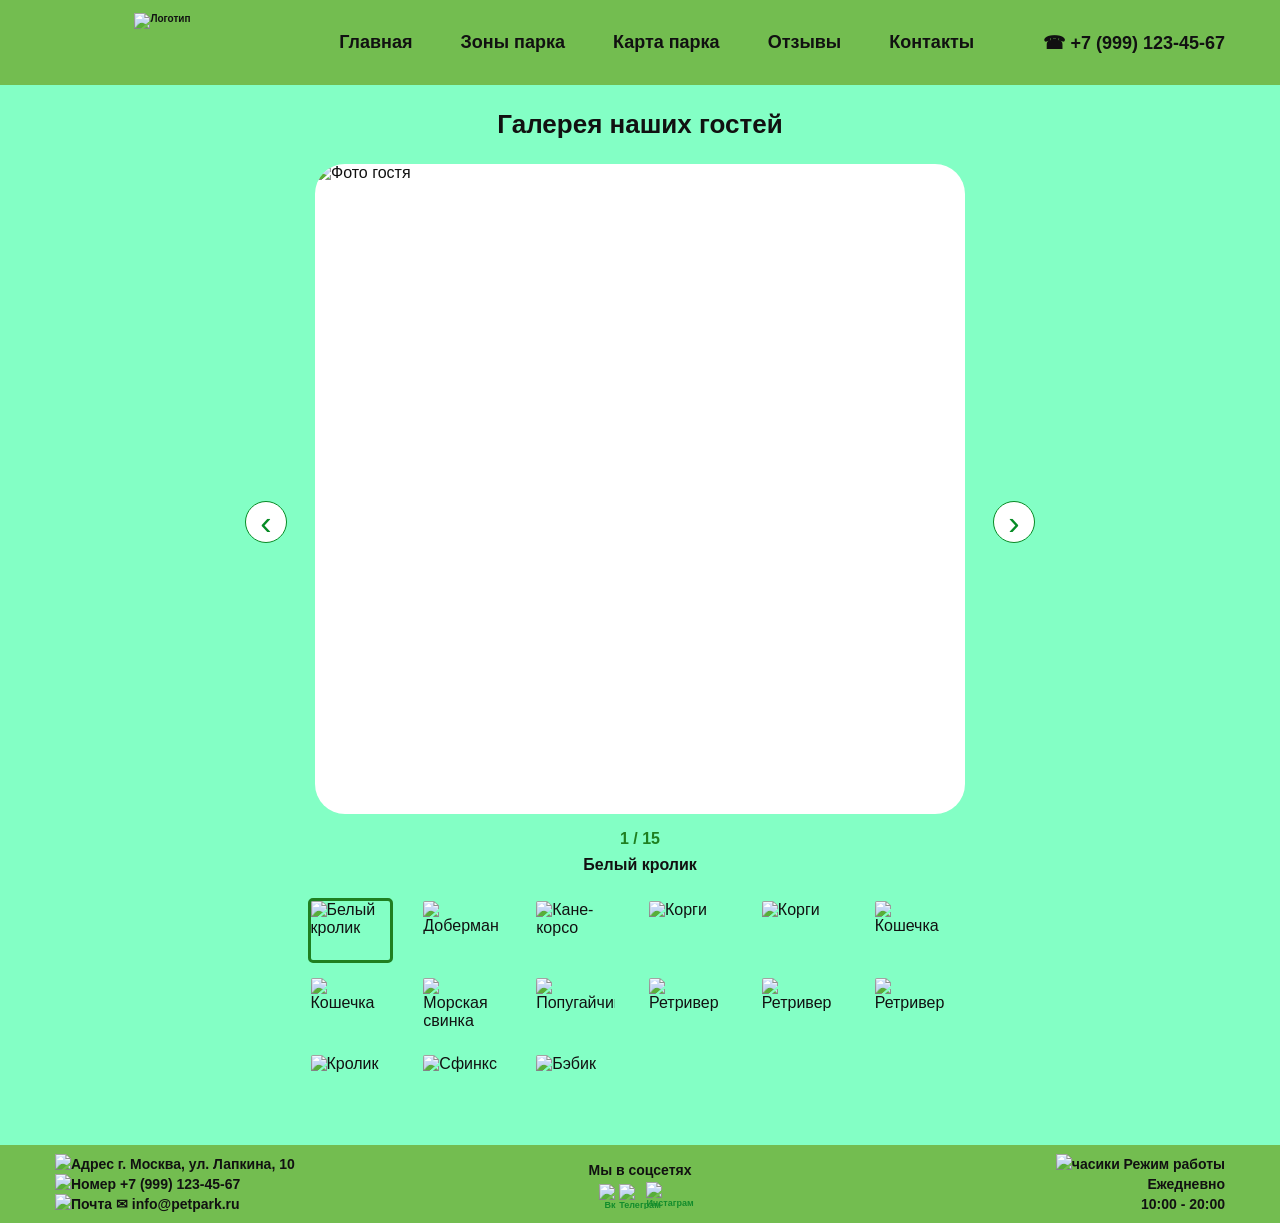
==== gallery.html @ 0d05eb42 "Add files via upload" ====
<!DOCTYPE html>
<html lang="ru">
<head>
    <meta charset="UTF-8">
    <meta name="viewport" content="width=device-width, initial-scale=1.0">
    <title>Галерея наших гостей</title>
    <link rel="stylesheet" href="css/gallery.css">


</head>

<body>

<!--ШАПКА САЙТА-->
<div class="page">
    <header class="header">
        <div class="logo">
            <img src="image/Главная страница/Логотип.png" alt="Логотип" height="60px">
        </div>

        <nav class="nav gallery-nav">
            <a class="hover-red" href="Index.html">Главная</a>
            <a class="hover-orange" href="Index.html#zones">Зоны парка</a>
            <a class="hover-yellow" href="map.html">Карта парка</a>
            <a class="hover-green" href="reviews.html">Отзывы</a>
            <a class="hover-blue" href="#footer">Контакты</a>
        </nav>

        <div class="phone hover-purple">☎ +7 (999) 123-45-67</div>
    </header>

<!--ФОТО ГОСТЕЙ-->
    <main class="main">
        <h1 class="title">Галерея наших гостей</h1>

        <section class="gallery-wrapper">
            <button class="arrow arrow-left" onclick="prevPhoto()">‹</button>

            <div class="photo-box">
                <img id="mainPhoto" src="" alt="Фото гостя">
            </div>

            <button class="arrow arrow-right" onclick="nextPhoto()">›</button>
        </section>

        <div class="counter" id="counter">1 / 15</div>
        <div class="photo-name" id="photoName">Белый кролик</div>

        <section class="thumbs" id="thumbs"></section>
    </main>

<!--ПОДВАЛ-->  
    <footer class="footer" id="footer">
        <div>
            <p> <img src="image/Контакты/Адрес.png" alt="Адрес" height="15px"> г. Москва, ул. Лапкина, 10</p>
            <p> <img src="image/Контакты/Номер.png" alt="Номер" height="15px"> +7 (999) 123-45-67</p>
            <p> <img src="image/Контакты/Почта.png" alt="Почта" height="15px"> ✉ info@petpark.ru</p>
        </div>

        <div class="social">
            <p>Мы в соцсетях</p>
            <div class="social-icons">
                <span> <img src="image/Контакты/Вк.png" alt="Вк" height="25px"></span>
                <span> <img src="image/Контакты/Телеграм.png" alt="Телеграм" height="25px"></span>
                <span> <img src="image/Контакты/Инстаграм.png" alt="Инстаграм" height="30px"></span>
            </div>
        </div>

        <div class="work">
            <p> <img src="image/Контакты/часики.png" alt="часики" height="20px"> Режим работы</p>
            <p>Ежедневно</p>
            <p>10:00 - 20:00</p>
        </div>
    </footer>
</div>

<!--JAVA SCRIPT-->
<script>
    const photos = [
        {
            src: "image/Галерея наших гостей/Белый кролик.png",
            name: "Белый кролик"
        },
        {
            src: "image/Галерея наших гостей/Доберман.png",
            name: "Доберман"
        },
        {
            src: "image/Галерея наших гостей/Кане-корсо.png",
            name: "Кане-корсо"
        },
        {
            src: "image/Галерея наших гостей/Корги1.png",
            name: "Корги"
        },
        {
            src: "image/Галерея наших гостей/Корги2.png",
            name: "Корги"
        },
        {
            src: "image/Галерея наших гостей/Кошечка1.png",
            name: "Кошечка"
        },
        {
            src: "image/Галерея наших гостей/Кошки2.png",
            name: "Кошечка"
        },
        {
            src: "image/Галерея наших гостей/Морская свинка.png",
            name: "Морская свинка"
        },
        {
            src: "image/Галерея наших гостей/Попугайчики.png",
            name: "Попугайчики"
        },
        {
            src: "image/Галерея наших гостей/Ретривер1.png",
            name: "Ретривер"
        },
        {
            src: "image/Галерея наших гостей/Ретривер2.png",
            name: "Ретривер"
        },
        {
            src: "image/Галерея наших гостей/Ретривер3.png",
            name: "Ретривер"
        },
        {
            src: "image/Галерея наших гостей/Серый кролик.png",
            name: "Кролик"
        },
        {
            src: "image/Галерея наших гостей/Сфинкс.png",
            name: "Сфинкс"
        },
        {
            src: "image/Галерея наших гостей/Щеночек.png",
            name: "Бэбик"
        }
    ];

    let currentPhoto = 0;

    function createThumbs() {
        const thumbsBlock = document.getElementById("thumbs");
        thumbsBlock.innerHTML = "";

        photos.forEach(function(photo, index) {
            const img = document.createElement("img");
            img.src = photo.src;
            img.alt = photo.name;

            img.onclick = function() {
                showPhoto(index);
            };

            thumbsBlock.appendChild(img);
        });
    }

    function showPhoto(index) {
        currentPhoto = index;

        const mainPhoto = document.getElementById("mainPhoto");
        const counter = document.getElementById("counter");
        const photoName = document.getElementById("photoName");
        const thumbs = document.querySelectorAll(".thumbs img");

        mainPhoto.src = photos[currentPhoto].src;
        photoName.textContent = photos[currentPhoto].name;
        counter.textContent = (currentPhoto + 1) + " / " + photos.length;

        thumbs.forEach(function(thumb) {
            thumb.classList.remove("active");
        });

        thumbs[currentPhoto].classList.add("active");
    }

    function nextPhoto() {
        currentPhoto++;

        if (currentPhoto >= photos.length) {
            currentPhoto = 0;
        }

        showPhoto(currentPhoto);
    }

    function prevPhoto() {
        currentPhoto--;

        if (currentPhoto < 0) {
            currentPhoto = photos.length - 1;
        }

        showPhoto(currentPhoto);
    }

    createThumbs();
    showPhoto(0);
</script>

</body>
</html>
---- css/gallery.css ----
* {
    box-sizing: border-box;
    margin: 0;
    padding: 0;
}




html {
    scroll-behavior: smooth;
}


.nav a,
.phone {
    transition: 0.25s;
    cursor: pointer;
}

/* Цвета при наведении */
.hover-red:hover {
    color: red !important;
}

.hover-orange:hover {
    color: orange !important;
}

.hover-yellow:hover {
    color: #ffd000 !important;
}

.hover-green:hover {
    color: green !important;
}

.hover-blue:hover {
    color: blue !important;
}

.hover-purple:hover {
    color: purple !important;
}

body {
    background: #f5f1e8;
    font-family: Arial, sans-serif;
    color: #111;
    background-color: #83FFC5;
}


/* ШАПКА */

.header {
    width: 100%;
    height: 85px;
    background: #73bd50;
    display: flex;
    align-items: center;
    justify-content: space-between;
    padding: 0 55px;
}

.logo {
    width: 215px;
    height: 40px;
    display: flex;
    align-items: center;
    justify-content: center;
    font-size: 10px;
    font-weight: 900;
}

.nav {
    display: flex;
    gap: 48px;
    font-size: 18px;
    font-weight: 900;
}

.nav a {
    color: #111;
    text-decoration: none;
}

.nav a:hover {
    color: #1f7f21;
}

.phone {
    font-size: 18px;
    font-weight: 900;
    white-space: nowrap;
}

/* ОСНОВНАЯ ЧАСТЬ */

.main {
    padding: 24px 45px 28px;
    min-height: 650px;
}

.title {
    text-align: center;
    font-size: 26px;
    font-weight: 900;
    margin-bottom: 24px;
}

.gallery-wrapper {
    position: relative;
    width: 100%;
    max-width: 650px;
    aspect-ratio: 1/1;
    margin: 0 auto;
}

.photo-box {
    width: 100%;
    height: 100%;
    background: white;
    border-radius: 30px;
    overflow: hidden;
}

.photo-box img {
    width: 100%;
    height: 100%;
    object-fit: cover;
    display: block;
}

.arrow {
    position: absolute;
    top: 55%;
    transform: translateY(-50%);
    width: 42px;
    height: 42px;
    border: 1px solid #078b25;
    border-radius: 50%;
    background: white;
    color: #078b25;
    font-size: 34px;
    line-height: 34px;
    cursor: pointer;
    transition: transform 0.25s ease, background-color 0.25s ease, color 0.25s ease;
}

.arrow-left {
    left: -70px;
}

.arrow-right {
    right: -70px;
}

.arrow:hover {
    color: #1f7f21;
}

.counter {
    text-align: center;
    margin-top: 16px;
    font-size: 16px;
    font-weight: 900;
    color: #1f7f21;
}

.photo-name {
    text-align: center;
    margin-top: 8px;
    font-size: 16px;
    font-weight: 900;
}

/* МИНИ-ФОТО */

.thumbs {
    width: 100%;
    max-width: 665px;
    margin: 24px auto 0;
    display: grid;
    grid-template-columns: repeat(6, 1fr);
    gap: 12px;
}

.thumbs img {
    width: 85px;
    height: 65px;
    object-fit: cover;
    border-radius: 5px;
    cursor: pointer;
    border: 3px solid transparent;
}

.thumbs img.active {
    border-color: #1f7f21;
}

/* ПОДВАЛ */

.footer {
    width: 100%;
    height: 78px;
    background: #73bd50;
    display: grid;
    grid-template-columns: 1fr 1fr 1fr;
    align-items: center;
    padding: 0 55px;
    font-size: 14px;
    font-weight: 700;   
}

.footer p {
    line-height: 1.45;
}

.social {
    text-align: center;
}

.social-icons {
    margin-top: 5px;
    display: flex;
    justify-content: center;
    gap: 8px;
}

.social-icons span {
    width: 22px;
    height: 22px;
    color: #138c2c;
    border-radius: 50%;
    display: inline-flex;
    align-items: center;
    justify-content: center;
    font-size: 9px;
    font-weight: 900;
}




.work {
    text-align: right;
}



/* Плавность для всех интерактивных элементов */
.nav a,
.phone,
.arrow,
.thumb,
.main-photo {
    transition: 0.25s ease;
}

/* Меню в шапке */
.nav a:hover {
    transform: scale(1.08);
    color: #0b7c22;
}

/* Телефон */
.phone:hover {
    transform: scale(1.08);
    color: purple;
}

/* Стрелочки галереи */
.arrow {
    cursor: pointer;
}

.arrow:hover {
    transform: scale(1.25);
    color: #020502;
}

/* Главное фото */
.main-photo:hover {
    transform: scale(1.03);
    box-shadow: 0 8px 22px rgba(0, 0, 0, 0.25);
}

/* Мини-фото снизу */
.thumb {
    cursor: pointer;
}

.thumb:hover {
    transform: scale(1.12);
    box-shadow: 0 5px 14px rgba(0, 0, 0, 0.25);
}

@media (max-width: 768px) {
    .header{
        flex-direction: column;
        height: auto;
        gap: 20px;
        padding: 20px;
    }

    .nav{
        flex-wrap: wrap;
        justify-content: center;
        gap: 20px;
    }

    .gallery-wrapper{
        width: 100%;
        max-width: 500px;
    }

    .thumbs{
        grid-template-columns: repeat(3, 1fr);
        justify-items: center;
    }

    .arrow-left{
        left: -35px;
    }

    .arrow-right{
        right: -35px;
    }

    .footer{
        height: auto;
        grid-template-columns: 1fr;
        gap: 20px;
        text-align: center;
        padding: 30px;
    }

    .work{
        text-align: center;
    }
}


@media (max-width: 320px) {
    .page {
        padding: 0 10px;
    }

    .header{
        padding: 15px;
    }

    .nav{
        flex-direction: column;
        gap: 12px;
        text-align: center;
    }

    .title{
        font-size: 22px;
    }

    .main{
        padding: 20px 10px;
    }

    .gallery-wrapper{
        width: 100%;
        max-width: 280px;
    }

    .thumbs{
        grid-template-columns: repeat(2, 1fr);
        gap: 10px;
    }

    .thumbs img{
        width: 100%;
        height: auto;
    }

    .arrow{
        font-size: 30px;
    }

    .arrow-left{
        left: 20px;
    }

    .arrow-right{
        right: 20px;
    }

    .counter,
    .photo-name{
        font-size: 14px;
    }

    .footer{
        grid-template-columns: 1fr;
        padding: 20px;
        text-align: center;
    }

    .work{
        text-align: center;
    }

    .phone{
        font-size: 13px;
    }            
}
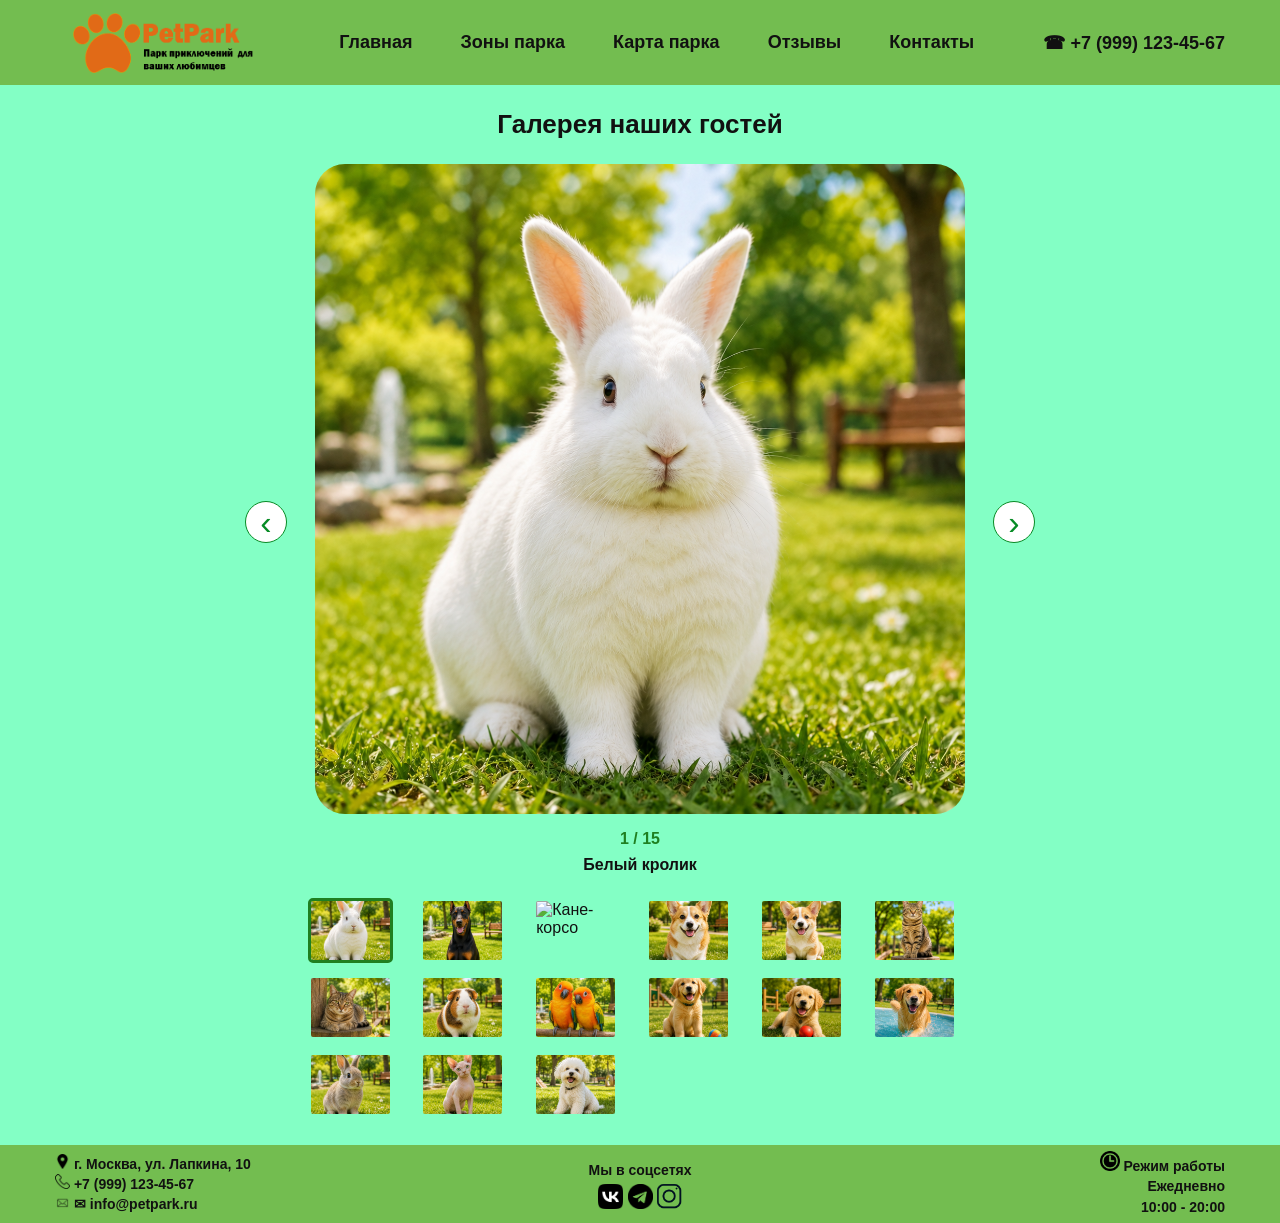
==== commit ec6c6a7e: "Add files via upload" ====
--- a/gallery.html
+++ b/gallery.html
@@ -19,8 +19,8 @@
         </div>
 
         <nav class="nav gallery-nav">
-            <a class="hover-red" href="Index.html">Главная</a>
-            <a class="hover-orange" href="Index.html#zones">Зоны парка</a>
+            <a class="hover-red" href="index.html">Главная</a>
+            <a class="hover-orange" href="index.html#zones">Зоны парка</a>
             <a class="hover-yellow" href="map.html">Карта парка</a>
             <a class="hover-green" href="reviews.html">Отзывы</a>
             <a class="hover-blue" href="#footer">Контакты</a>
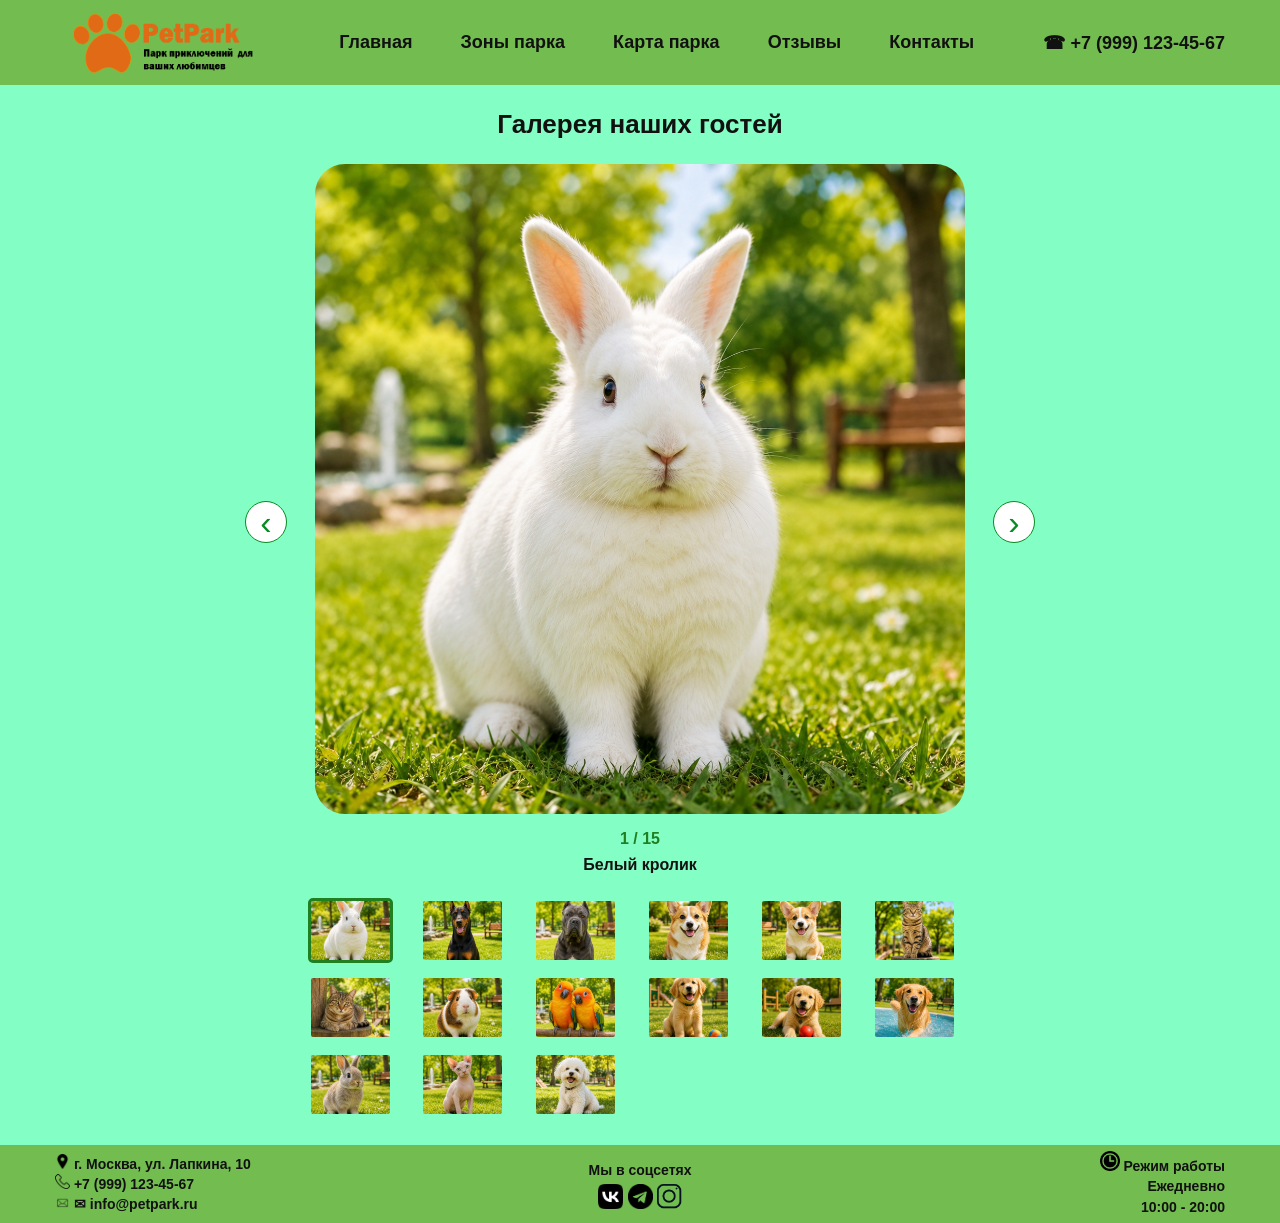
==== commit 4f106d50: "Add files via upload" ====
--- a/gallery.html
+++ b/gallery.html
@@ -86,7 +86,7 @@
             name: "Доберман"
         },
         {
-            src: "image/Галерея наших гостей/Кане-корсо.png",
+            src: "image/Галерея наших гостей/Кане-Корсо.png",
             name: "Кане-корсо"
         },
         {
